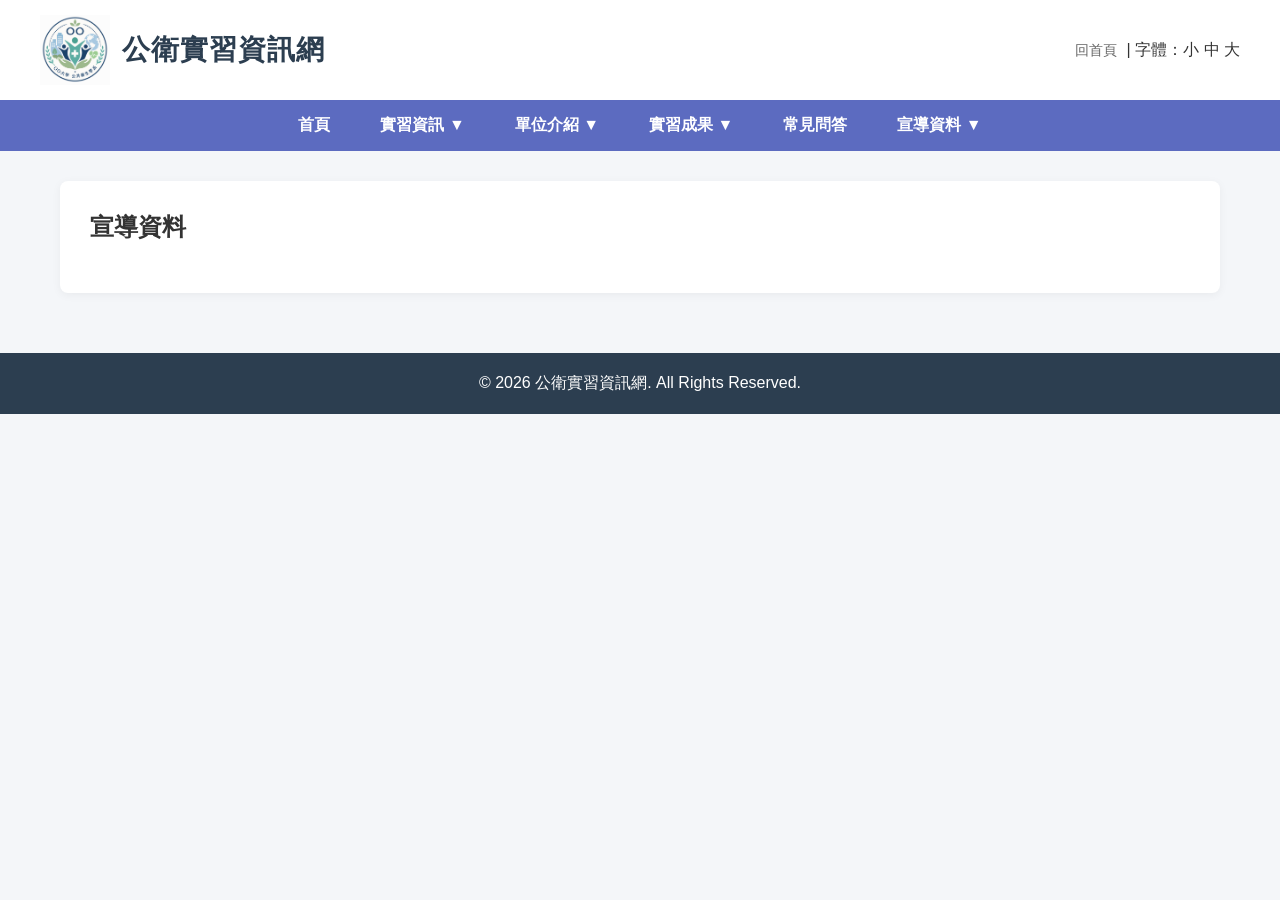
==== advocacy.html @ 9ad4f48d "新增實習資訊網" ====
<!DOCTYPE html>
<html lang="zh-Hant">
<head>
    <meta charset="UTF-8">
    <meta name="viewport" content="width=device-width, initial-scale=1.0">
    <title>宣導資料 - 公衛實習資訊網</title>
    <link rel="stylesheet" href="./css/style.css">
</head>

<body>

    <main class="container">
        <section class="info-section">
            <h2>宣導資料</h2>
            <P style="color: #666; margin-bottom: 20px;"></P>

        </section>
    </main>
    
    <script src="./js/main.js"></script>
</body>
</html>
---- css/style.css ----
/* ==========================================================================
   1. 全域重設與基本樣式
   ========================================================================== */
* {
    box-sizing: border-box;
    margin: 0;
    padding: 0;
}

body {
    font-family: "Microsoft JhengHei", Arial, sans-serif;
    background-color: #f4f6f9;
    color: #333;
}

.container {
    max-width: 1200px;
    margin: 30px auto;
    padding: 0 20px;
}

/* ==========================================================================
   2. 頁首與導覽列區塊 (Header & Navbar)
   ========================================================================== */
/* 頂部工具列與 Logo */
.header-top {
    display: flex;
    justify-content: space-between;
    align-items: center;
    padding: 15px 40px;
    background-color: #fff;
    /* max-width: 1200px; margin: 0 auto; width: 100% *//* 如果希望 Logo 的左側邊界，跟下面「最新公告」的左側完全對齊，
       可以把這行打開限制寬度跟下面一樣： */
}

.logo {
    font-size: 24px;
    font-weight: bold;
    color: #2c3e50;
}

/* 控制 Logo 圖片的樣式 */
.logo-img {
    height: 70px;
    width: auto;
    /* 寬度自動，避免壓扁 */
    display: block;
}

.logo a {
    display: flex;
    align-items: center;
    gap: 12px;
    text-decoration: none;
}

.logo-text {
    font-size: 28px;
    font-weight: bold;
    color: #2c3e50;
    letter-spacing: 1px;
}

.top-tools a {
    text-decoration: none;
    color: #666;
    margin: 0 5px;
    font-size: 14px;
}

/* 主導覽列背景 */
.main-nav {
    background-color: #5c6bc0;
}

.nav-menu {
    list-style: none;
    display: flex;
    justify-content: center;
    /* 選單置中 */
}

.nav-menu>li {
    position: relative;
    /* 讓子選單相對這個母項目定位 */
}

.nav-menu>li>a {
    display: block;
    padding: 15px 25px;
    color: white;
    text-decoration: none;
    font-size: 16px;
    font-weight: bold;
    transition: background 0.3s;
}

.nav-menu>li>a:hover {
    background-color: #3f51b5;
}

/* --- 下拉選單核心 --- */
.dropdown-content {
    display: none;
    /* 預設隱藏 */
    position: absolute;
    /* 絕對定位，飄在畫面上方 */
    background-color: white;
    min-width: 180px;
    box-shadow: 0px 8px 16px rgba(0, 0, 0, 0.15);
    z-index: 999;
    /* 確保不會被下方內容遮擋 */
    list-style: none;
    border-top: 3px solid #3f51b5;
}

.dropdown-content li a {
    color: #333;
    padding: 12px 16px;
    text-decoration: none;
    display: block;
    font-size: 14px;
    border-bottom: 1px dashed #eee;
}

.dropdown-content li a:hover {
    background-color: #f5f5f5;
    color: #3f51b5;
}

/* 當滑鼠移到 .dropdown 項目上時，顯示下拉選單 */
.dropdown:hover .dropdown-content {
    display: block;
}

/* ==========================================================================
   CSS 自動圖片輪播效果 (動態 Banner)
   ========================================================================== */
.carousel-container {
    width: 100%;
    max-width: 1900px;
    margin: 0 auto 30px auto;
    overflow: hidden;
    position: relative;
    background-color: #eef2f7;
}

.carousel-slide {
    display: flex;
    width: 100%;              
    height: 280px;             
    animation: slideAnimation 12s infinite ease-in-out;   /* 12秒一輪，無限循環 */
}

.carousel-slide img {
    width: 100%;         
    min-width: 100%;
    flex-shrink: 0;
    height: 100%;
    object-fit: cover;     
    display: block;
}

/* 輪播動畫時間軸控制 (每張圖停留約 3~4 秒並平滑淡移) */
@keyframes slideAnimation {
    0%, 28% { transform: translateX(0); }          /* 第一張圖 */
    33%, 61% { transform: translateX(-100%); }  /* 第二張圖 */
    66%, 95% { transform: translateX(-200%); }  /* 第三張圖 */
    100% { transform: translateX(0); }             /* 回到第一張 */
}

/* RWD 手機版微調：讓輪播圖在手機上高度縮小，比例更漂亮 */
@media screen and (max-width: 768px) {
    .carousel-slide {
        height: 220px; 
    }
    .logo-text {
        font-size: 18px; /* 手機版網站名稱變小，避免擠爆 */
    }
}



/* ==========================================================================
   3. 首頁內文與各專區排版 (Index Page Sections)
   ========================================================================== */

/* Hero Banner 區 */
.hero-section {
    background: linear-gradient(135deg, #a1c4fd 0%, #c2e9fb 100%);
    text-align: center;
    padding: 60px 20px;
    margin-bottom: 30px;
}

/* 白底卡片外框（最新公告、時程、快速功能的共用外殼） */
.info-section {
    background: white;
    padding: 30px;
    border-radius: 8px;
    box-shadow: 0 2px 10px rgba(0, 0, 0, 0.05);
    margin-bottom: 30px;
}

/* --- 3A. 最新公告區樣式 --- */
.announcement-container {
    margin-top: 15px;
}

.news-item {
    display: flex;
    align-items: center;
    padding: 15px 0;
    border-bottom: 1px solid #ddd;
    flex-wrap: wrap;
    /* RWD 手機板自動換行 */
}

.news-item:last-child {
    border-bottom: none;
}

.news-date {
    color: #666;
    margin-right: 15px;
    font-size: 14px;
    font-weight: 500;
}

.news-category {
    padding: 3px 10px;
    border-radius: 4px;
    font-size: 12px;
    margin-right: 15px;
    color: white;
    font-weight: bold;
}

.tag-important {
    background-color: #e74c3c;
}

.tag-normal {
    background-color: #3498db;
}

.news-title {
    text-decoration: none;
    color: #333;
    font-size: 16px;
    flex: 1;
    /* 自動撐滿剩餘空間 */
    min-width: 250px;
    transition: color 0.2s ease;
}

.news-title:hover {
    color: #5c6bc0;
    text-decoration: underline;
}

/* --- 3B. 近期重要時程 (時間軸) 樣式 --- */
.timeline {
    border-left: 3px solid #5c6bc0;
    padding-left: 25px;
    margin-left: 10px;
    margin-top: 25px;
}

.timeline-node {
    position: relative;
    margin-bottom: 30px;
}

.timeline-node:last-child {
    margin-bottom: 10px;
}

.timeline-node::before {
    content: '';
    position: absolute;
    left: -33px;
    top: 4px;
    width: 12px;
    height: 12px;
    background-color: #5c6bc0;
    border: 2px solid white;
    border-radius: 50%;
}

.node-date {
    font-weight: bold;
    color: #5c6bc0;
    font-size: 16px;
}

.node-content {
    color: #555;
    margin-top: 5px;
    font-size: 15px;
}

/* --- 3C. 快速功能 (卡片網格) 樣式 --- */
.quick-grid {
    display: grid;
    grid-template-columns: repeat(auto-fit, minmax(280px, 1fr));
    gap: 20px;
    margin-top: 20px;
}

.quick-card {
    background-color: #f8f9fa;
    padding: 25px;
    border-radius: 8px;
    text-decoration: none;
    color: #333;
    border: 1px solid #e0e0e0;
    transition: all 0.3s ease;
}

.quick-card:hover {
    transform: translateY(-5px);
    box-shadow: 0 5px 15px rgba(0, 0, 0, 0.1);
    border-color: #5c6bc0;
    background-color: #ffffff;
}

.quick-card h3 {
    color: #5c6bc0;
    margin-bottom: 10px;
    font-size: 18px;

    /* 讓圖標與文字完美並排、水平對齊 */
    display: flex;
    align-items: center;
    /* 垂直置中對齊 */
    gap: 2px;
    /* 圖標與文字之間的呼吸間距 */
}

/* 可以微調 icon 的大小或顏色 */
.quick-card h3 .material-icon {
    font-size: 16px;
    /* 讓 icon 稍微放大一點點，與 18px 的文字更搭 */
    color: #5c6bc0;
    /* 讓 icon 顏色跟標題字一樣 */
}

/* 控制你資料夾自訂 icon 圖檔的專用樣式 */
.quick-card h3 .card-icon {
    width: 16px;
    /* 限制圖片寬度為 22px，配合字體大小 */
    height: 16px;
    /* 關鍵：限制圖片高度為 22px */
    object-fit: contain;
    /* 確保圖片縮小時維持原本比例不歪斜 */
}


.quick-card p {
    color: #666;
    font-size: 14px;
    line-height: 1.5;
}

/* ==========================================================================
   4. 頁尾區塊 (Footer)
   ========================================================================== */
footer {
    text-align: center;
    padding: 20px;
    background-color: #2c3e50;
    color: white;
    margin-top: 60px;
}

/* 預設在電腦版時，漢堡按鈕是隱藏不顯示的 */
.menu-toggle {
    display: none;
    flex-direction: column;
    cursor: pointer;
    padding: 10px;
}

.menu-toggle .bar {
    width: 25px;
    height: 3px;
    background-color: #333333;
    margin: 4px 0;
    transition: all 0.3s ease;
}

/* 當螢幕寬度小於 768px 時執行以下設定 (手機/平板版) */
@media screen and (max-width: 768px) {

    /* 讓 header-top 改成垂直排列或縮小間距 */
    .header-top {
        padding: 10px 5%;
    }

    .top-tools {
        display: none;
        /* 手機版通常會把無關緊要的小工具藏起來，保持乾淨 */
    }

    /* 讓導覽列容器有能力排版漢堡按鈕 */
    .main-nav {
        display: flex;
        justify-content: flex-end;
        /* 漢堡按鈕靠右 */
        padding: 10px 20px;
        position: relative;
    }

    /* 顯示漢堡按鈕 */
    .menu-toggle {
        display: flex;
        z-index: 1000;
    }

    /* 重塑選單：把橫向選單改成「隱藏在下方的垂直拉出式選單」 */
    .nav-menu {
        display: none;
        /* 預設先藏起來 */
        flex-direction: column;
        width: 100%;
        background-color: #5c6bc0;
        position: absolute;
        top: 100%;
        /* 剛好接在導覽列正下方 */
        left: 0;
        z-index: 998;
        box-shadow: 0px 8px 16px rgba(0, 0, 0, 0.1);
    }

    /* 當 JS 注入 'active' 類別時，選單現身！ */
    .nav-menu.active {
        display: flex;
    }

    .nav-menu>li {
        width: 100%;
        text-align: center;
    }

    .nav-menu>li>a {
        padding: 15px;
        border-bottom: 1px solid rgba(255, 255, 255, 0.1);
    }

    /* 手機版的下拉選單改為相對定位，直接塞在選單裡面展開 */
    .dropdown-content {
        position: relative;
        box-shadow: none;
        background-color: #4a54b5;
        /* 顏色稍微深一點做區隔 */
        border-top: none;
        min-width: 100%;
    }

    .dropdown-content li a {
        color: rgba(255, 255, 255, 0.8);
        border-bottom: none;
    }

    /* 加分特效：點擊漢堡按鈕時，三條線會神奇地旋轉變成「X」 */
    .menu-toggle.is-active .bar:nth-child(2) {
        opacity: 0;
        /* 中間那條線消失 */
    }

    .menu-toggle.is-active .bar:nth-child(1) {
        transform: translateY(11px) rotate(45deg);
        /* 上面那條轉 45 度 */
    }

    .menu-toggle.is-active .bar:nth-child(3) {
        transform: translateY(-11px) rotate(-45deg);
        /* 下面那條反向轉 45 度 */
    }
}
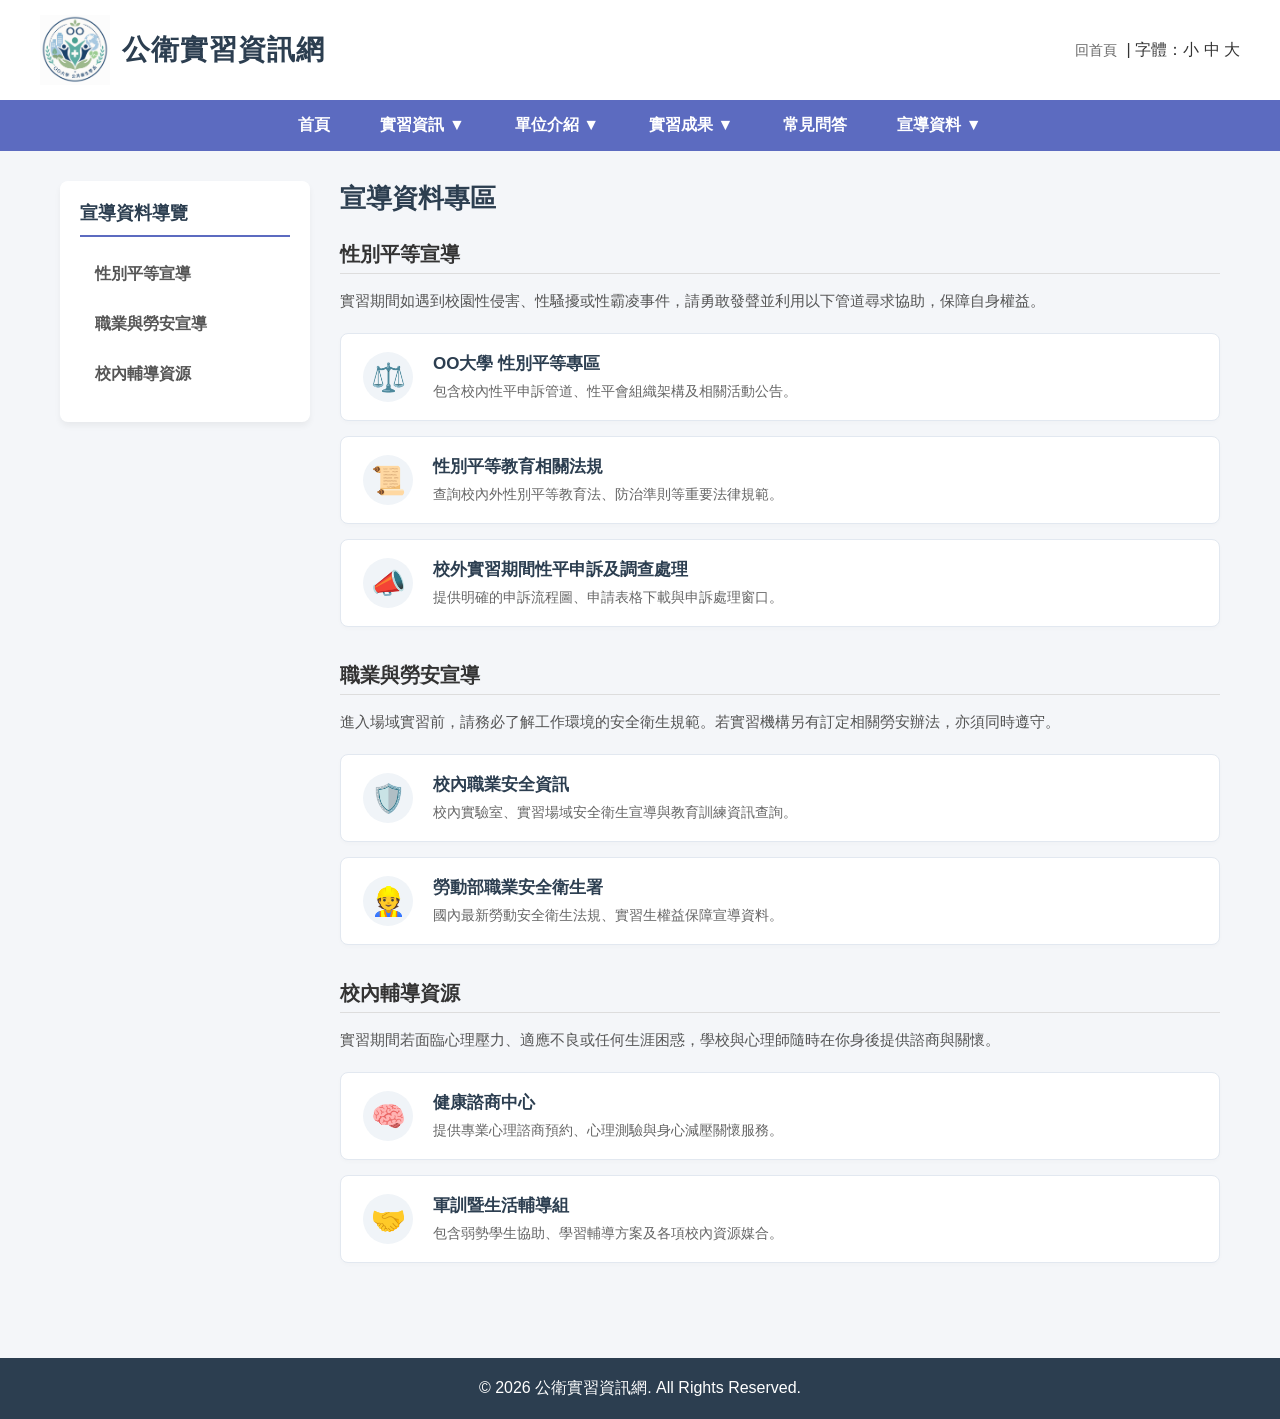
==== commit e36efea2: "增加宣導資料頁面" ====
--- a/advocacy.html
+++ b/advocacy.html
@@ -5,18 +5,118 @@
     <meta name="viewport" content="width=device-width, initial-scale=1.0">
     <title>宣導資料 - 公衛實習資訊網</title>
     <link rel="stylesheet" href="./css/style.css">
+    <link rel="stylesheet" href="./css/faq_style.css">
+    <link rel="stylesheet" href="./css/advocacy_style.css">
 </head>
 
 <body>
 
     <main class="container">
-        <section class="info-section">
-            <h2>宣導資料</h2>
-            <P style="color: #666; margin-bottom: 20px;"></P>
+        <div class="faq-wrapper">
 
-        </section>
+            <aside class="faq-sidebar">
+                <h3>宣導資料導覽</h3>
+                <ul>
+                    <li class="active"><a href="#section-gender">性別平等宣導</a></li>
+                    <li><a href="#section-safety">職業與勞安宣導</a></li>
+                    <li><a href="#section-resources">校內輔導資源</a></li>
+                </ul>
+            </aside>
+
+            <div class="faq-content">
+                <h2 class="faq-main-title">宣導資料專區</h2>
+
+                <div id="section-gender" class="faq-group">
+                    <h3 class="group-title">性別平等宣導</h3>
+                    <p class="section-desc-text">實習期間如遇到校園性侵害、性騷擾或性霸凌事件，請勇敢發聲並利用以下管道尋求協助，保障自身權益。</p>
+
+                    <div class="link-grid">
+                        <a href="https://gender-equality.cmu.edu.tw/" target="_blank" class="link-card">
+                            <div class="link-icon">⚖️</div>
+                            <div class="link-info">
+                                <h4>OO大學 性別平等專區</h4>
+                                <p>包含校內性平申訴管道、性平會組織架構及相關活動公告。</p>
+                            </div>
+                        </a>
+                        <a href="https://drive.google.com/drive/folders/1SpNUeS4_owCzbKxhg6lnPlhcaKi4uiMV" target="_blank" class="link-card">
+                            <div class="link-icon">📜</div>
+                            <div class="link-info">
+                                <h4>性別平等教育相關法規</h4>
+                                <p>查詢校內外性別平等教育法、防治準則等重要法律規範。</p>
+                            </div>
+                        </a>
+                        <a href="https://reurl.cc/N2m4OQ" target="_blank" class="link-card">
+                            <div class="link-icon">📣</div>
+                            <div class="link-info">
+                                <h4>校外實習期間性平申訴及調查處理</h4>
+                                <p>提供明確的申訴流程圖、申請表格下載與申訴處理窗口。</p>
+                            </div>
+                        </a>
+                    </div>
+                </div>
+
+                <div id="section-safety" class="faq-group">
+                    <h3 class="group-title">職業與勞安宣導</h3>
+                    <p class="section-desc-text">進入場域實習前，請務必了解工作環境的安全衛生規範。若實習機構另有訂定相關勞安辦法，亦須同時遵守。</p>
+
+                    <div class="link-grid">
+                        <a href="https://adm06.cmu.edu.tw/page/424" target="_blank" class="link-card">
+                            <div class="link-icon">🛡️</div>
+                            <div class="link-info">
+                                <h4>校內職業安全資訊</h4>
+                                <p>校內實驗室、實習場域安全衛生宣導與教育訓練資訊查詢。</p>
+                            </div>
+                        </a>
+                        <a href="https://www.osha.gov.tw/" target="_blank" class="link-card">
+                            <div class="link-icon">👷</div>
+                            <div class="link-info">
+                                <h4>勞動部職業安全衛生署</h4>
+                                <p>國內最新勞動安全衛生法規、實習生權益保障宣導資料。</p>
+                            </div>
+                        </a>
+                    </div>
+                </div>
+
+                <div id="section-resources" class="faq-group">
+                    <h3 class="group-title">校內輔導資源</h3>
+                    <p class="section-desc-text">實習期間若面臨心理壓力、適應不良或任何生涯困惑，學校與心理師隨時在你身後提供諮商與關懷。</p>
+
+                    <div class="link-grid">
+                        <a href="https://cmuhc.cmu.edu.tw/" target="_blank" class="link-card">
+                            <div class="link-icon">🧠</div>
+                            <div class="link-info">
+                                <h4>健康諮商中心</h4>
+                                <p>提供專業心理諮商預約、心理測驗與身心減壓關懷服務。</p>
+                            </div>
+                        </a>
+                        <a href="https://guide.cmu.edu.tw/" target="_blank" class="link-card">
+                            <div class="link-icon">🤝</div>
+                            <div class="link-info">
+                                <h4>軍訓暨生活輔導組</h4>
+                                <p>包含弱勢學生協助、學習輔導方案及各項校內資源媒合。</p>
+                            </div>
+                        </a>
+                    </div>
+                </div>
+
+            </div>
+        </div>
     </main>
     
     <script src="./js/main.js"></script>
+
+    <script>
+        document.addEventListener("DOMContentLoaded", function () {
+            // 左側導覽列點擊高亮與平滑滾動效果
+            const sidebarItems = document.querySelectorAll('.faq-sidebar li');
+            sidebarItems.forEach(li => {
+                li.addEventListener('click', function () {
+                    sidebarItems.forEach(i => i.classList.remove('active'));
+                    this.classList.add('active');
+                });
+            });
+        });
+    </script>
+
 </body>
 </html>
--- a/css/faq_style.css
+++ b/css/faq_style.css
@@ -0,0 +1,153 @@
+/* ==========================================================================
+   FAQ 雙欄版面與摺疊選單 (Accordion) 樣式
+   ========================================================================== */
+.faq-wrapper {
+    display: flex;
+    gap: 30px;
+    align-items: flex-start;
+}
+
+/*  1. 左側分類選單 */
+.faq-sidebar {
+    width: 250px;
+    background-color: #fff;
+    padding: 20px;
+    border-radius: 8px;
+    box-shadow: 0 4px 6px rgba(0, 0, 0, 0.05);
+    position: sticky;
+    top: 20px; /* 捲動時會吸附在頂部 */
+    flex-shrink: 0;
+}
+
+.faq-sidebar h3 {
+    font-size: 18px;
+    color: #2c3e50;
+    margin-bottom: 15px;
+    padding-bottom: 10px;
+    border-bottom: 2px solid #5c6bc0;
+}
+
+.faq-sidebar ul {
+    list-style: none;
+}
+
+.faq-sidebar li {
+    margin-bottom: 5px;
+    border-radius: 4px;
+    transition: all 0.3s;
+}
+
+.faq-sidebar li a {
+    display: block;
+    padding: 12px 15px;
+    color: #555;
+    text-decoration: none;
+    font-weight: bold;
+}
+
+/*  還原附圖：選中時的左側深藍色高亮外觀 */
+.faq-sideber li.active,faq-sidebar li:hover {
+    background-color: #eef2f7;
+}
+.faq-sidebr li.active a,.faq-sidebar li:hover a {
+    color: #5c6bc0;
+    border-left: 4px solid #5c6bc0;
+    padding-left: 11px; /*扣除邊框寬度保持對齊 */
+}
+
+/* 2. 右側內容區 */
+.faq-content {
+    flex-grow: 1;
+}
+
+.faq-main-title {
+    font-size: 26px;
+    color: #2c3e50;
+    margin-bottom: 25px;
+}
+
+.faq-group {
+    margin-bottom: 35px;
+}
+
+.group-title {
+    font-size: 20px;
+    color: #333;
+    margin-bottom: 15px;
+    border-bottom: 1px solid #ddd;
+    padding-bottom: 5px;
+}
+
+/*  3. 手風琴摺疊項目 */
+.accordion-item {
+    background-color: #fff;
+    border-radius: 6px;
+    margin-bottom: 12px;
+    box-shadow: 0 2px 4px rgba(0, 0, 0, 0.03);
+    border: 1px solid #eef2f7;
+    overflow: hidden;
+}
+
+.accordion-header {
+    width: 100%;
+    display: flex;
+    justify-content: space-between;
+    align-items: center;
+    padding: 18px 20px;
+    background: none;
+    border: none;
+    font-size: 16px;
+    font-weight: bold;
+    color: #3f51b5;
+    text-align: left;
+    cursor: pointer;
+    transition: background-color 0.2s
+}
+
+.accordion-header:hover {
+    background-color: #fcfdfe;
+}
+
+.icon-arrow {
+    font-size: 12px;
+    color: #999;
+    transition: transform 0.3s ease; /* 旋轉動畫 */
+}
+
+/* 摺疊內文：預設隱藏 */
+.accordion-body {
+    max-height: 0;
+    overflow: hidden;
+    transition: max-height 0.3s ease-out, padding 0.3s ease;
+    background-color: #fafbfc;
+    padding: 0 20px;
+    color: #555;
+    line-height: 1, 7;
+    font-size: 15px;
+}
+
+/* 當被點擊加入 .active 類別實的效果 */
+.accordion-item.active .accordion-body {
+    max-height: 300px; /* 給予足夠放內文的最大高度，觸發滑出動畫 */
+    padding: 20px;
+    border-top: 1px solid #eef2f7;
+}
+
+/* 箭頭反轉動畫 */
+.accordion-item.active .icon-arrow {
+    transform: rotate(180deg);
+    color: #5c6bc0;
+}
+
+/* ==========================================================================
+   FAQ 響應式手機版微調 (RWD)
+   ========================================================================== */
+@media screen and (max-width: 900px) {
+    .faq-wrapper {
+        flex-direction: column; /* 手機版時，左側選單改為排在最上面 */
+    }
+    .faq-sidebar {
+        width: 100%;
+        position: static;
+    }
+}  
--- a/css/advocacy_style.css
+++ b/css/advocacy_style.css
@@ -0,0 +1,97 @@
+/* ==========================================================================\
+   宣導資料頁面專屬外觀樣式 (advocacy.css)
+   ========================================================================== */
+
+.section-desc-text {
+    font-size: 15px;
+    color: #555;
+    margin-bottom: 20px;
+    line-height: 1.6;
+}
+
+/* 外部連結網格排版 */
+.link-grid {
+    display: flex;
+    flex-direction: column;
+    gap: 15px;
+    margin-bottom: 35px;
+}
+
+/* 外部連結卡片 */
+.link-card {
+    display: flex;
+    align-items: center;
+    background-color: #fff;
+    border: 1px solid #e2e8f0;
+    border-radius: 8px;
+    padding: 18px 22px;
+    text-decoration: none;
+    color: #333;
+    box-shadow: 0 2px 4px rgba(0, 0, 0, 0.02);
+    transition: all 0.25s ease;
+}
+
+/* 滑鼠懸停效果：卡片往上浮、邊框變亮、加陰影 */
+.link-card:hover {
+    transform: translateY(-3px);
+    border-color: #5c6bc0;
+    box-shadow: 0 6px 12px rgba(92, 107, 192, 0.15);
+    background-color: #fcfdfe;
+}
+
+/* 卡片圖示樣式 */
+.link-icon {
+    font-size: 28px;
+    margin-right: 20px;
+    background-color: #f0f4f8;
+    width: 50px;
+    height: 50px;
+    display: flex;
+    align-items: center;
+    justify-content: center;
+    border-radius: 50%;
+    flex-shrink: 0;
+    transition: background-color 0.25s ease;
+}
+
+.link-card:hover .link-icon {
+    background-color: #e8eef8;
+}
+
+/* 卡片文字區 */
+.link-info {
+    flex-grow: 1;
+}
+
+.link-info h4 {
+    font-size: 17px;
+    color: #2c3e50;
+    margin-bottom: 6px;
+    transition: color 0.25s ease;
+}
+
+.link-card:hover .link-info h4 {
+    color: #3f51b5;
+}
+
+.link-info p {
+    font-size: 14px;
+    color: #666;
+    line-height: 1.5;
+}
+
+/* RWD 響應式微調 */
+@media (max-width: 768px) {
+    .link-card {
+        padding: 15px;
+    }
+    .link-icon {
+        font-size: 24px;
+        width: 42px;
+        height: 42px;
+        margin-right: 15px;
+    }
+    .link-info h4 {
+        font-size: 16px;
+    }
+}
